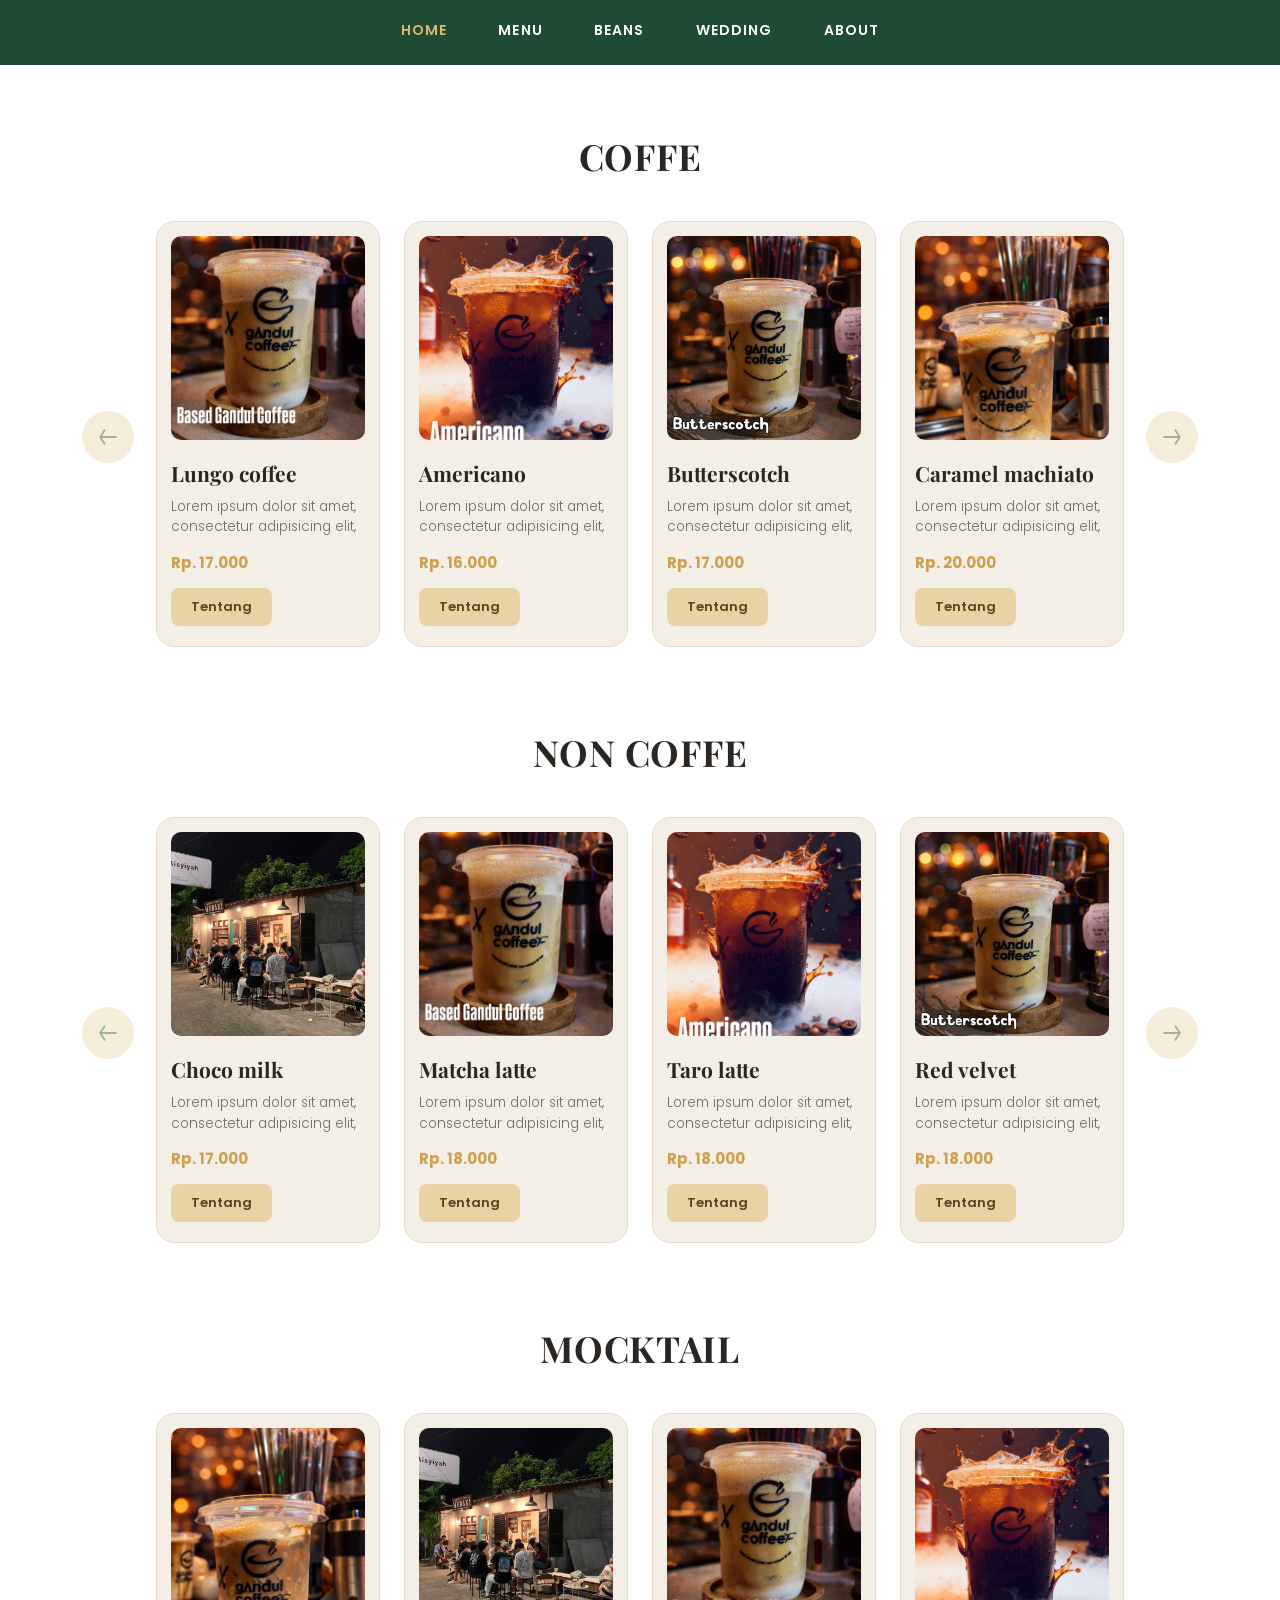
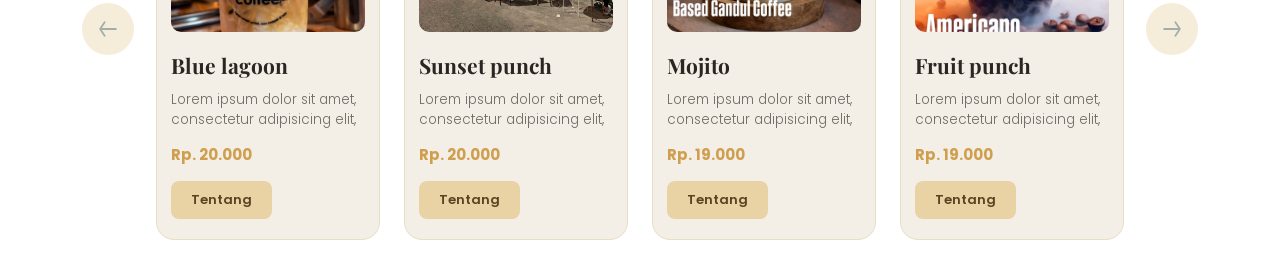
==== user/menu.html @ 2a61d003 "update" ====
<!DOCTYPE html>
<html lang="id">
<head>
<meta charset="UTF-8">
<meta name="viewport" content="width=device-width, initial-scale=1.0">
<title>Menu — Gandul Coffee</title>
<link rel="stylesheet" href="../css/landing_page.css">
<link rel="stylesheet" href="../css/menu.css">
</head>
<body class="menu-page">

<!-- ===================== TOP NAV ===================== -->
<header class="menu-topbar">
  <div class="container">
    <nav class="menu-nav" id="menuNav">
      <a href="landing_page.html#home" class="is-active">Home</a>
      <a href="menu.html">Menu</a>
      <a href="landing_page.html#beans">Beans</a>
      <a href="landing_page.html#wedding">Wedding</a>
      <a href="landing_page.html#about">About</a>
    </nav>
    <button class="menu-hamburger" id="menuHamburger" aria-label="Buka menu" aria-expanded="false">
      <span></span><span></span><span></span>
    </button>
  </div>
</header>

<main>

  <!-- ===================== COFFE ===================== -->
  <section class="menu-category" id="coffe">
    <div class="container">
      <h2 class="category-title">COFFE</h2>

      <div class="menu-row">
        <button class="row-arrow prev" aria-label="Sebelumnya" data-target="coffe-grid">
          <svg viewBox="0 0 16 14" fill="none"><path d="M15 7H1M5 1L1 7l4 6" stroke="currentColor" stroke-width="1.6" stroke-linecap="round" stroke-linejoin="round"/></svg>
        </button>

        <div class="menu-grid" id="coffe-grid">
          <article class="menu-card">
            <div class="menu-card-img"><img src="../img/based.jpeg" alt="Lungo coffee"></div>
            <div class="menu-card-body">
              <h3>Lungo coffee</h3>
              <p>Lorem ipsum dolor sit amet, consectetur adipisicing elit,</p>
              <div class="menu-price">Rp. 17.000</div>
              <button class="btn-tentang">Tentang</button>
            </div>
          </article>

          <article class="menu-card">
            <div class="menu-card-img"><img src="../img/americano.jpeg" alt="Americano"></div>
            <div class="menu-card-body">
              <h3>Americano</h3>
              <p>Lorem ipsum dolor sit amet, consectetur adipisicing elit,</p>
              <div class="menu-price">Rp. 16.000</div>
              <button class="btn-tentang">Tentang</button>
            </div>
          </article>

          <article class="menu-card">
            <div class="menu-card-img"><img src="../img/butterscotch.jpeg" alt="Butterscotch"></div>
            <div class="menu-card-body">
              <h3>Butterscotch</h3>
              <p>Lorem ipsum dolor sit amet, consectetur adipisicing elit,</p>
              <div class="menu-price">Rp. 17.000</div>
              <button class="btn-tentang">Tentang</button>
            </div>
          </article>

          <article class="menu-card">
            <div class="menu-card-img"><img src="../img/machiato.jpeg" alt="Caramel machiato"></div>
            <div class="menu-card-body">
              <h3>Caramel machiato</h3>
              <p>Lorem ipsum dolor sit amet, consectetur adipisicing elit,</p>
              <div class="menu-price">Rp. 20.000</div>
              <button class="btn-tentang">Tentang</button>
            </div>
          </article>
        </div>

        <button class="row-arrow next" aria-label="Selanjutnya" data-target="coffe-grid">
          <svg viewBox="0 0 16 14" fill="none"><path d="M1 7h14M11 1l4 6-4 6" stroke="currentColor" stroke-width="1.6" stroke-linecap="round" stroke-linejoin="round"/></svg>
        </button>
      </div>
    </div>
  </section>

  <!-- ===================== NON COFFE ===================== -->
  <section class="menu-category" id="non-coffe">
    <div class="container">
      <h2 class="category-title">NON COFFE</h2>

      <div class="menu-row">
        <button class="row-arrow prev" aria-label="Sebelumnya" data-target="non-coffe-grid">
          <svg viewBox="0 0 16 14" fill="none"><path d="M15 7H1M5 1L1 7l4 6" stroke="currentColor" stroke-width="1.6" stroke-linecap="round" stroke-linejoin="round"/></svg>
        </button>

        <div class="menu-grid" id="non-coffe-grid">
          <article class="menu-card">
            <div class="menu-card-img"><img src="../img/coffe.jpeg" alt="Choco milk"></div>
            <div class="menu-card-body">
              <h3>Choco milk</h3>
              <p>Lorem ipsum dolor sit amet, consectetur adipisicing elit,</p>
              <div class="menu-price">Rp. 17.000</div>
              <button class="btn-tentang">Tentang</button>
            </div>
          </article>

          <article class="menu-card">
            <div class="menu-card-img"><img src="../img/based.jpeg" alt="Matcha latte"></div>
            <div class="menu-card-body">
              <h3>Matcha latte</h3>
              <p>Lorem ipsum dolor sit amet, consectetur adipisicing elit,</p>
              <div class="menu-price">Rp. 18.000</div>
              <button class="btn-tentang">Tentang</button>
            </div>
          </article>

          <article class="menu-card">
            <div class="menu-card-img"><img src="../img/americano.jpeg" alt="Taro latte"></div>
            <div class="menu-card-body">
              <h3>Taro latte</h3>
              <p>Lorem ipsum dolor sit amet, consectetur adipisicing elit,</p>
              <div class="menu-price">Rp. 18.000</div>
              <button class="btn-tentang">Tentang</button>
            </div>
          </article>

          <article class="menu-card">
            <div class="menu-card-img"><img src="../img/butterscotch.jpeg" alt="Red velvet"></div>
            <div class="menu-card-body">
              <h3>Red velvet</h3>
              <p>Lorem ipsum dolor sit amet, consectetur adipisicing elit,</p>
              <div class="menu-price">Rp. 18.000</div>
              <button class="btn-tentang">Tentang</button>
            </div>
          </article>
        </div>

        <button class="row-arrow next" aria-label="Selanjutnya" data-target="non-coffe-grid">
          <svg viewBox="0 0 16 14" fill="none"><path d="M1 7h14M11 1l4 6-4 6" stroke="currentColor" stroke-width="1.6" stroke-linecap="round" stroke-linejoin="round"/></svg>
        </button>
      </div>
    </div>
  </section>

  <!-- ===================== MOCKTAIL ===================== -->
  <section class="menu-category" id="mocktail">
    <div class="container">
      <h2 class="category-title">MOCKTAIL</h2>

      <div class="menu-row">
        <button class="row-arrow prev" aria-label="Sebelumnya" data-target="mocktail-grid">
          <svg viewBox="0 0 16 14" fill="none"><path d="M15 7H1M5 1L1 7l4 6" stroke="currentColor" stroke-width="1.6" stroke-linecap="round" stroke-linejoin="round"/></svg>
        </button>

        <div class="menu-grid" id="mocktail-grid">
          <article class="menu-card">
            <div class="menu-card-img"><img src="../img/machiato.jpeg" alt="Blue lagoon"></div>
            <div class="menu-card-body">
              <h3>Blue lagoon</h3>
              <p>Lorem ipsum dolor sit amet, consectetur adipisicing elit,</p>
              <div class="menu-price">Rp. 20.000</div>
              <button class="btn-tentang">Tentang</button>
            </div>
          </article>

          <article class="menu-card">
            <div class="menu-card-img"><img src="../img/coffe.jpeg" alt="Sunset punch"></div>
            <div class="menu-card-body">
              <h3>Sunset punch</h3>
              <p>Lorem ipsum dolor sit amet, consectetur adipisicing elit,</p>
              <div class="menu-price">Rp. 20.000</div>
              <button class="btn-tentang">Tentang</button>
            </div>
          </article>

          <article class="menu-card">
            <div class="menu-card-img"><img src="../img/based.jpeg" alt="Mojito"></div>
            <div class="menu-card-body">
              <h3>Mojito</h3>
              <p>Lorem ipsum dolor sit amet, consectetur adipisicing elit,</p>
              <div class="menu-price">Rp. 19.000</div>
              <button class="btn-tentang">Tentang</button>
            </div>
          </article>

          <article class="menu-card">
            <div class="menu-card-img"><img src="../img/americano.jpeg" alt="Fruit punch"></div>
            <div class="menu-card-body">
              <h3>Fruit punch</h3>
              <p>Lorem ipsum dolor sit amet, consectetur adipisicing elit,</p>
              <div class="menu-price">Rp. 19.000</div>
              <button class="btn-tentang">Tentang</button>
            </div>
          </article>
        </div>

        <button class="row-arrow next" aria-label="Selanjutnya" data-target="mocktail-grid">
          <svg viewBox="0 0 16 14" fill="none"><path d="M1 7h14M11 1l4 6-4 6" stroke="currentColor" stroke-width="1.6" stroke-linecap="round" stroke-linejoin="round"/></svg>
        </button>
      </div>
    </div>
  </section>

</main>

<script src="../js/landing_page.js"></script>
<script src="../js/menu.js"></script>
</body>
</html>
---- css/landing_page.css ----
/* ===================================
   Gandul Coffee — Landing Page Styles
   Mobile-first base, enhanced for tablet & desktop
   =================================== */

@import url('https://fonts.googleapis.com/css2?family=Playfair+Display:wght@500;600;700;800&family=Poppins:wght@300;400;500;600;700&display=swap');

:root {
  --color-dark: #1a1410;
  --color-cream: #faf8f5;
  --color-text: #2b2622;
  --color-text-muted: #6f6a64;
  --color-accent: #e8a33d;
  --color-accent-dark: #c97f1e;
  --color-card-bg: #ffffff;
  --color-section-bg: #f3f1ee;
  --font-display: 'Playfair Display', serif;
  --font-body: 'Poppins', sans-serif;
  --max-width: 1180px;

  /* spacing scale — shrinks automatically on small screens via clamp() */
  --section-pad: clamp(56px, 9vw, 110px);
  --container-pad: clamp(20px, 5vw, 32px);
}

* {
  margin: 0;
  padding: 0;
  box-sizing: border-box;
}

html {
  scroll-behavior: smooth;
}

body {
  font-family: var(--font-body);
  color: var(--color-text);
  background: var(--color-cream);
  line-height: 1.5;
  -webkit-font-smoothing: antialiased;
  overflow-x: hidden;
}

img {
  max-width: 100%;
  display: block;
}

a {
  text-decoration: none;
  color: inherit;
}

ul {
  list-style: none;
}

button {
  font-family: inherit;
}

:focus-visible {
  outline: 2px solid var(--color-accent);
  outline-offset: 3px;
}

.container {
  max-width: var(--max-width);
  margin: 0 auto;
  padding: 0 var(--container-pad);
}

.eyebrow {
  font-size: 12px;
  letter-spacing: 0.24em;
  text-transform: uppercase;
  font-weight: 600;
  color: var(--color-accent);
}

.link-arrow {
  display: inline-flex;
  align-items: center;
  gap: 10px;
  font-size: 14px;
  font-weight: 600;
  color: var(--color-accent-dark);
}

.link-arrow svg {
  transition: transform 0.25s ease;
  flex-shrink: 0;
}

.link-arrow:hover svg {
  transform: translateX(5px);
}

/* ===================================
   Header / Navigation
   =================================== */

.site-header {
  position: fixed;
  top: 0;
  left: 0;
  right: 0;
  z-index: 100;
  padding: 18px 0;
  transition: background 0.3s ease, padding 0.3s ease, box-shadow 0.3s ease;
}

.site-header.is-scrolled {
  background: rgba(26, 20, 16, 0.92);
  backdrop-filter: blur(8px);
  padding: 12px 0;
  box-shadow: 0 6px 20px rgba(0, 0, 0, 0.15);
}

.nav-wrap {
  display: flex;
  align-items: center;
  justify-content: space-between;
}

.nav-logo {
  display: flex;
  align-items: center;
  gap: 8px;
  color: #fff;
  font-family: var(--font-display);
  font-weight: 700;
  font-size: 18px;
  letter-spacing: 0.02em;
  z-index: 110;
}

.nav-logo img {
  width: 28px;
  height: 28px;
  object-fit: contain;
}

.nav-toggle {
  display: none;
  width: 40px;
  height: 40px;
  border: none;
  background: transparent;
  cursor: pointer;
  position: relative;
  z-index: 110;
  flex-direction: column;
  align-items: center;
  justify-content: center;
  gap: 5px;
}

.nav-toggle span {
  width: 24px;
  height: 2px;
  background: #fff;
  border-radius: 2px;
  transition: transform 0.3s ease, opacity 0.3s ease;
}

.nav-toggle.is-active span:nth-child(1) {
  transform: translateY(7px) rotate(45deg);
}

.nav-toggle.is-active span:nth-child(2) {
  opacity: 0;
}

.nav-toggle.is-active span:nth-child(3) {
  transform: translateY(-7px) rotate(-45deg);
}

.main-nav ul {
  display: flex;
  gap: clamp(20px, 3vw, 48px);
}

.main-nav a {
  color: #fff;
  font-size: 14px;
  font-weight: 500;
  letter-spacing: 0.06em;
  text-transform: uppercase;
  position: relative;
  padding-bottom: 4px;
}

.main-nav a::after {
  content: '';
  position: absolute;
  left: 0;
  bottom: 0;
  width: 0;
  height: 1px;
  background: var(--color-accent);
  transition: width 0.25s ease;
}

.main-nav a:hover::after {
  width: 100%;
}

/* ===================================
   Hero / Auto-sliding background
   =================================== */

.hero {
  position: relative;
  height: 100vh;
  min-height: 540px;
  max-height: 880px;
  overflow: hidden;
  display: flex;
  align-items: center;
}

.hero-slides {
  position: absolute;
  inset: 0;
  z-index: 0;
}

.hero-slide {
  position: absolute;
  inset: 0;
  background-size: cover;
  background-position: center;
  opacity: 0;
}

/* Single-photo mode: a slow continuous Ken Burns drift keeps the hero
   feeling alive even with only one location photo available. Add a
   second .hero-slide (slide-2) + matching image and this rule set
   automatically turns into a real two-slide crossfade — see js/landing_page.js */
.hero-slide.is-only-slide {
  opacity: 1;
  animation: kenBurns 18s ease-in-out infinite alternate;
}

.hero-slide.slide-1.has-sibling {
  animation: heroFade 14s infinite;
  animation-delay: 0s;
}

.hero-slide.slide-2.has-sibling {
  animation: heroFade 14s infinite;
  animation-delay: 7s;
}

@keyframes heroFade {
  0%    { opacity: 0; transform: scale(1.06); }
  4%    { opacity: 1; transform: scale(1.06); }
  46%   { opacity: 1; transform: scale(1.12); }
  50%   { opacity: 0; transform: scale(1.12); }
  100%  { opacity: 0; transform: scale(1.06); }
}

@keyframes kenBurns {
  0%   { transform: scale(1.04) translate(0, 0); }
  100% { transform: scale(1.14) translate(-1.5%, -1%); }
}

.hero::before {
  content: '';
  position: absolute;
  inset: 0;
  background: linear-gradient(
    180deg,
    rgba(10, 8, 6, 0.8) 0%,
    rgba(10, 8, 6, 0.38) 32%,
    rgba(10, 8, 6, 0.5) 70%,
    rgba(10, 8, 6, 0.85) 100%
  );
  z-index: 1;
}

.hero-dots {
  position: absolute;
  bottom: 22px;
  left: 50%;
  transform: translateX(-50%);
  display: flex;
  gap: 10px;
  z-index: 3;
}

.hero-dots span {
  width: 7px;
  height: 7px;
  border-radius: 50%;
  background: rgba(255, 255, 255, 0.4);
}

.hero-dots.has-sibling span {
  animation: dotPulse 14s infinite;
}

.hero-dots span:nth-child(1) { animation-delay: 0s; }
.hero-dots span:nth-child(2) { animation-delay: 7s; }

@keyframes dotPulse {
  0%   { background: var(--color-accent); width: 22px; border-radius: 4px; }
  46%  { background: var(--color-accent); width: 22px; border-radius: 4px; }
  50%  { background: rgba(255,255,255,0.4); width: 7px; border-radius: 50%; }
  96%  { background: rgba(255,255,255,0.4); width: 7px; border-radius: 50%; }
  100% { background: rgba(255,255,255,0.4); width: 7px; border-radius: 50%; }
}

.hero-content {
  position: relative;
  z-index: 2;
  width: 100%;
}

.hero-grid {
  display: grid;
  grid-template-columns: 1.4fr 1fr;
  align-items: center;
  gap: 24px;
}

.hero-text {
  max-width: 480px;
}

.hero-text .eyebrow {
  color: #f1e3c8;
  display: block;
  margin-bottom: 16px;
}

.hero-title {
  font-family: var(--font-display);
  font-weight: 700;
  font-size: clamp(34px, 6vw, 56px);
  line-height: 1.12;
  color: #fff;
  margin-bottom: 20px;
}

.hero-desc {
  color: rgba(255, 255, 255, 0.85);
  font-size: 15px;
  font-weight: 300;
  max-width: 360px;
  margin-bottom: 30px;
}

.btn-pill {
  display: inline-block;
  background: #fff;
  color: var(--color-dark);
  padding: 15px 30px;
  border-radius: 40px;
  font-size: 14px;
  font-weight: 600;
  letter-spacing: 0.02em;
  border: none;
  cursor: pointer;
  min-height: 48px;
  transition: background 0.25s ease, color 0.25s ease, transform 0.25s ease;
}

.btn-pill:hover {
  background: var(--color-accent);
  color: #fff;
  transform: translateY(-2px);
}

/* Emblem — kept deliberately small and quiet so it reads as a mark,
   not a second logo competing with the wordmark */
.hero-emblem {
  display: flex;
  justify-content: center;
  width: 320px;
  height: 320px;
  justify-self: end;
}

.hero-emblem img {
  width: 100%;
  height: 100%;
  object-fit: contain;
  filter: drop-shadow(0 6px 16px rgba(0, 0, 0, 0.35));
}

/* ===================================
   Why Choosing Us
   =================================== */

.why-section {
  padding: var(--section-pad) 0;
  background: var(--color-cream);
}

.why-grid {
  display: grid;
  grid-template-columns: 0.85fr 1fr 1fr 1fr;
  gap: 40px;
  align-items: start;
}

.why-heading h2 {
  font-family: var(--font-body);
  font-size: clamp(28px, 4vw, 38px);
  font-weight: 600;
  line-height: 1.25;
  color: var(--color-text);
}

.why-item h3 {
  font-size: 18px;
  font-weight: 600;
  margin-bottom: 12px;
}

.why-item p {
  font-size: 14px;
  color: var(--color-text-muted);
  font-weight: 300;
  margin-bottom: 18px;
}

/* ===================================
   Best Selling Product
   =================================== */

.products-section {
  background: var(--color-section-bg);
  padding: var(--section-pad) 0 calc(var(--section-pad) * 0.8);
}

.section-title {
  text-align: center;
  font-family: var(--font-body);
  font-size: clamp(26px, 4vw, 36px);
  font-weight: 600;
  margin-bottom: 30px;
}

.tab-pills {
  display: flex;
  justify-content: flex-start;
  gap: 6px;
  background: #fff;
  width: fit-content;
  max-width: 100%;
  margin: 0 auto 40px;
  padding: 6px;
  border-radius: 40px;
  box-shadow: 0 8px 24px rgba(0, 0, 0, 0.04);
  overflow-x: auto;
  -ms-overflow-style: none;
  scrollbar-width: none;
}

.tab-pills::-webkit-scrollbar {
  display: none;
}

.tab-pills button {
  border: none;
  background: transparent;
  padding: 11px 22px;
  border-radius: 40px;
  font-family: var(--font-body);
  font-size: 13px;
  font-weight: 500;
  color: var(--color-text-muted);
  cursor: pointer;
  white-space: nowrap;
  transition: background 0.25s ease, color 0.25s ease;
}

.tab-pills button.active {
  background: var(--color-cream);
  color: var(--color-text);
  box-shadow: 0 4px 10px rgba(0, 0, 0, 0.06);
}

.products-row {
  position: relative;
  display: flex;
  align-items: center;
  gap: 14px;
}

.product-grid {
  flex: 1;
  display: grid;
  grid-auto-flow: column;
  grid-auto-columns: minmax(220px, 1fr);
  gap: 20px;
  overflow-x: auto;
  scroll-snap-type: x mandatory;
  scroll-behavior: smooth;
  padding-bottom: 4px;
  -ms-overflow-style: none;
  scrollbar-width: none;
}

.product-grid::-webkit-scrollbar {
  display: none;
}

.product-card {
  scroll-snap-align: start;
  background: var(--color-card-bg);
  border-radius: 14px;
  overflow: hidden;
  box-shadow: 0 10px 30px rgba(20, 15, 10, 0.05);
  transition: transform 0.3s ease, box-shadow 0.3s ease;
}

.product-card:hover {
  transform: translateY(-6px);
  box-shadow: 0 18px 36px rgba(20, 15, 10, 0.1);
}

.product-img {
  height: 210px;
  display: flex;
  align-items: center;
  justify-content: center;
  background: #f6f4f1;
  overflow: hidden;
}

.product-img img {
  width: 100%;
  height: 100%;
  object-fit: cover;
}

.product-info {
  padding: 18px 20px 24px;
}

.product-cat {
  font-size: 12px;
  color: var(--color-text-muted);
  text-transform: uppercase;
  letter-spacing: 0.06em;
  margin-bottom: 6px;
}

.product-name {
  font-size: 16px;
  font-weight: 600;
  margin-bottom: 8px;
}

.product-stars {
  color: var(--color-accent);
  font-size: 13px;
  margin-bottom: 14px;
  letter-spacing: 2px;
}

.product-price {
  font-size: 18px;
  font-weight: 700;
}

.product-price span {
  font-size: 13px;
  font-weight: 500;
  color: var(--color-text-muted);
  margin-right: 2px;
}

.slider-arrow {
  flex-shrink: 0;
  width: 44px;
  height: 44px;
  border-radius: 50%;
  background: #fff;
  border: none;
  display: flex;
  align-items: center;
  justify-content: center;
  cursor: pointer;
  box-shadow: 0 8px 20px rgba(0, 0, 0, 0.07);
  transition: background 0.25s ease, color 0.25s ease, opacity 0.25s ease;
  color: var(--color-text);
}

.slider-arrow:hover {
  background: var(--color-accent);
  color: #fff;
}

.slider-arrow:disabled {
  opacity: 0.35;
  cursor: default;
  background: #fff;
  color: var(--color-text);
}

.view-all-wrap {
  text-align: center;
  margin-top: 44px;
}

.view-all-wrap .link-arrow {
  justify-content: center;
}

/* ===================================
   Beans / Materials section
   =================================== */

.beans-section {
  background: var(--color-section-bg);
  padding: 0 0 var(--section-pad);
}

.beans-grid {
  display: grid;
  grid-template-columns: 0.9fr 0.55fr 1fr;
  gap: 22px;
  align-items: center;
}

.beans-text .eyebrow {
  margin-bottom: 16px;
  display: block;
}

.beans-text h2 {
  font-family: var(--font-body);
  font-size: clamp(24px, 3.6vw, 34px);
  font-weight: 600;
  line-height: 1.3;
  margin-bottom: 20px;
}

.beans-text p {
  font-size: 14px;
  color: var(--color-text-muted);
  font-weight: 300;
  max-width: 360px;
  margin-bottom: 24px;
}

.beans-stack {
  display: flex;
  flex-direction: column;
  gap: 18px;
}

.beans-stack img,
.beans-feature img {
  border-radius: 10px;
  box-shadow: 0 20px 40px rgba(20, 15, 10, 0.12);
}

.beans-stack img {
  height: 220px;
  width: 100%;
  object-fit: cover;
}

.beans-feature img {
  height: 458px;
  width: 100%;
  object-fit: cover;
}

/* ===================================
   Footer
   =================================== */

.site-footer {
  background: #fff;
  padding: var(--section-pad) 0 0;
}

.footer-grid {
  display: grid;
  grid-template-columns: 1.4fr 1fr 1fr 1fr;
  gap: 40px;
  padding-bottom: 60px;
}

.footer-brand h3 {
  font-family: var(--font-display);
  font-size: 22px;
  font-weight: 700;
  margin-bottom: 16px;
}

.footer-brand p {
  font-size: 14px;
  color: var(--color-text-muted);
  font-weight: 300;
  max-width: 280px;
}

.footer-col h4 {
  font-size: 14px;
  font-weight: 600;
  color: var(--color-accent-dark);
  margin-bottom: 18px;
}

.footer-col ul li {
  margin-bottom: 13px;
  font-size: 14px;
  color: var(--color-text-muted);
}

.footer-col.social ul li {
  display: flex;
  align-items: center;
  gap: 10px;
}

.footer-col.social svg {
  width: 16px;
  height: 16px;
  fill: var(--color-dark);
  flex-shrink: 0;
}

.footer-bottom {
  border-top: 1px solid #ece9e4;
  padding: 22px 0;
  display: flex;
  align-items: center;
  justify-content: space-between;
  font-size: 13px;
  color: var(--color-text-muted);
  gap: 14px;
  flex-wrap: wrap;
}

.footer-bottom-links {
  display: flex;
  gap: 26px;
}

/* ===================================
   Responsive — Tablet (≤1024px)
   =================================== */

@media (max-width: 1024px) {
  .why-grid { grid-template-columns: 1fr 1fr; gap: 32px 28px; }
  .beans-grid { grid-template-columns: 1fr 1fr; }
  .beans-feature { grid-column: 1 / -1; }
  .beans-feature img { height: 320px; }
  .footer-grid { grid-template-columns: 1fr 1fr; gap: 36px 24px; }
  .product-grid { grid-auto-columns: minmax(200px, 46%); }
}

/* ===================================
   Responsive — Nav switches to hamburger (≤860px)
   =================================== */

@media (max-width: 860px) {
  .nav-toggle {
    display: flex;
  }

  .main-nav {
    position: fixed;
    top: 0;
    right: 0;
    height: 100vh;
    width: min(78vw, 320px);
    background: rgba(20, 15, 11, 0.98);
    backdrop-filter: blur(10px);
    transform: translateX(100%);
    transition: transform 0.35s ease;
    display: flex;
    align-items: center;
    justify-content: center;
    z-index: 105;
  }

  .main-nav.is-open {
    transform: translateX(0);
  }

  .main-nav ul {
    flex-direction: column;
    align-items: flex-start;
    gap: 28px;
    padding: 0 44px;
  }

  .main-nav a {
    font-size: 16px;
  }

  .nav-backdrop {
    position: fixed;
    inset: 0;
    background: rgba(0, 0, 0, 0.45);
    opacity: 0;
    pointer-events: none;
    transition: opacity 0.3s ease;
    z-index: 104;
  }

  .nav-backdrop.is-open {
    opacity: 1;
    pointer-events: auto;
  }
}

/* ===================================
   Responsive — Mobile (≤720px)
   =================================== */

@media (max-width: 720px) {
  .hero { min-height: 580px; }

  .hero-grid {
    grid-template-columns: 1fr;
    justify-items: center;
    text-align: center;
    gap: 22px;
  }

  .hero-text {
    max-width: 440px;
  }

  .hero-desc { margin-left: auto; margin-right: auto; }

  .hero-emblem {
    width: 56px;
    height: 56px;
    justify-self: center;
    order: -1;
  }

  .why-grid { grid-template-columns: 1fr; gap: 36px; }
  .why-heading { margin-bottom: 4px; }

  .tab-pills { width: 100%; justify-content: flex-start; }

  .product-grid { grid-auto-columns: minmax(72%, 1fr); }

  .beans-grid { grid-template-columns: 1fr; }
  .beans-stack { flex-direction: row; }
  .beans-stack img { height: 160px; }
  .beans-feature img { height: 260px; }
  .beans-text p { max-width: none; }

  .footer-grid { grid-template-columns: 1fr; gap: 36px; padding-bottom: 40px; }
  .footer-bottom { flex-direction: column; text-align: center; }
  .footer-bottom-links { gap: 22px; }
}

/* ===================================
   Responsive — Small phones (≤420px)
   =================================== */

@media (max-width: 420px) {
  .beans-stack { flex-direction: column; }
  .beans-stack img { height: 180px; }
  .slider-arrow { width: 38px; height: 38px; }
}

/* ===================================
   Reduced motion
   =================================== */

@media (prefers-reduced-motion: reduce) {
  .hero-slide,
  .hero-dots span,
  .main-nav,
  .product-card,
  .btn-pill {
    animation: none !important;
    transition: none !important;
  }
}
---- css/menu.css ----
/* ===================================
   Gandul Coffee — Menu Page Styles
   Extends landing_page.css design tokens
   =================================== */

:root {
  --menu-green: #1f4a34;
  --menu-green-dark: #163a29;
  --menu-cream-card: #f4efe6;
  --menu-tan: #e9d2a4;
  --menu-tan-dark: #d8b878;
  --menu-gold: #cf9f4f;
  --menu-border: #e7ddc9;
}

body.menu-page {
  background: #ffffff;
}

/* ---------- Header / Nav ---------- */

.menu-topbar {
  background: var(--menu-green);
  padding: 20px 0;
}

.menu-topbar .container {
  display: flex;
  align-items: center;
  justify-content: center;
}

.menu-nav {
  display: flex;
  align-items: center;
  gap: clamp(24px, 4vw, 56px);
  flex-wrap: wrap;
  justify-content: center;
}

.menu-nav a {
  color: #ffffff;
  font-size: 14px;
  font-weight: 600;
  letter-spacing: 0.08em;
  text-transform: uppercase;
  position: relative;
  padding-bottom: 4px;
}

.menu-nav a.is-active,
.menu-nav a:hover {
  color: var(--menu-tan-dark);
}

.menu-hamburger {
  display: none;
  width: 40px;
  height: 40px;
  border: none;
  background: transparent;
  cursor: pointer;
  flex-direction: column;
  align-items: center;
  justify-content: center;
  gap: 5px;
}

.menu-hamburger span {
  width: 22px;
  height: 2px;
  background: #fff;
  border-radius: 2px;
}

/* ---------- Category sections ---------- */

.menu-category {
  padding: 56px 0 12px;
}

.menu-category:first-of-type {
  padding-top: 64px;
}

.category-title {
  text-align: center;
  font-family: var(--font-display);
  font-weight: 700;
  font-size: clamp(26px, 3.4vw, 36px);
  letter-spacing: 0.02em;
  color: var(--color-text);
  margin-bottom: 34px;
}

.menu-row {
  position: relative;
  display: flex;
  align-items: center;
  gap: 18px;
}

.row-arrow {
  flex-shrink: 0;
  width: 52px;
  height: 52px;
  border-radius: 50%;
  border: none;
  background: var(--menu-tan);
  color: var(--menu-green-dark);
  display: flex;
  align-items: center;
  justify-content: center;
  cursor: pointer;
  transition: background 0.25s ease, transform 0.25s ease, opacity 0.25s ease;
}

.row-arrow:hover:not(:disabled) {
  background: var(--menu-tan-dark);
  transform: translateY(-2px);
}

.row-arrow:disabled {
  opacity: 0.4;
  cursor: default;
}

.row-arrow svg {
  width: 18px;
  height: 18px;
}

.menu-grid {
  flex: 1;
  display: grid;
  grid-auto-flow: column;
  grid-auto-columns: minmax(0, 1fr);
  gap: 24px;
  overflow-x: auto;
  scroll-snap-type: x mandatory;
  scroll-behavior: smooth;
  padding: 4px 4px 10px;
  -ms-overflow-style: none;
  scrollbar-width: none;
}

.menu-grid::-webkit-scrollbar {
  display: none;
}

/* ---------- Menu card ---------- */

.menu-card {
  scroll-snap-align: start;
  background: var(--menu-cream-card);
  border: 1px solid var(--menu-border);
  border-radius: 18px;
  padding: 14px 14px 20px;
  display: flex;
  flex-direction: column;
  transition: transform 0.3s ease, box-shadow 0.3s ease;
}

.menu-card:hover {
  transform: translateY(-6px);
  box-shadow: 0 18px 34px rgba(20, 15, 10, 0.1);
}

.menu-card-img {
  border-radius: 10px;
  overflow: hidden;
  aspect-ratio: 1 / 1.05;
  background: #12100e;
}

.menu-card-img img {
  width: 100%;
  height: 100%;
  object-fit: cover;
}

.menu-card-body {
  padding-top: 18px;
}

.menu-card-body h3 {
  font-family: var(--font-display);
  font-weight: 700;
  font-size: 21px;
  color: var(--color-text);
  margin-bottom: 8px;
}

.menu-card-body p {
  font-size: 13.5px;
  line-height: 1.5;
  color: var(--color-text-muted);
  font-weight: 300;
  margin-bottom: 14px;
}

.menu-price {
  font-size: 15px;
  font-weight: 700;
  color: var(--menu-gold);
  margin-bottom: 14px;
}

.btn-tentang {
  align-self: flex-start;
  background: var(--menu-tan);
  color: #5a4322;
  border: none;
  padding: 9px 20px;
  border-radius: 8px;
  font-size: 13px;
  font-weight: 600;
  cursor: pointer;
  transition: background 0.25s ease;
}

.btn-tentang:hover {
  background: var(--menu-tan-dark);
}

/* ---------- Responsive ---------- */

@media (max-width: 1024px) {
  .menu-grid { grid-auto-columns: minmax(70%, 46%); }
}

@media (max-width: 860px) {
  .menu-nav { display: none; }

  .menu-hamburger { display: flex; }

  .menu-topbar .container { justify-content: space-between; }

  .menu-nav.is-open {
    display: flex;
    position: fixed;
    inset: 0;
    top: 0;
    background: rgba(15, 30, 22, 0.98);
    flex-direction: column;
    justify-content: center;
    z-index: 200;
  }
}

@media (max-width: 720px) {
  .menu-grid { grid-auto-columns: minmax(78%, 1fr); }
  .row-arrow { width: 42px; height: 42px; }
  .menu-category { padding: 40px 0 4px; }
  .category-title { margin-bottom: 24px; }
}
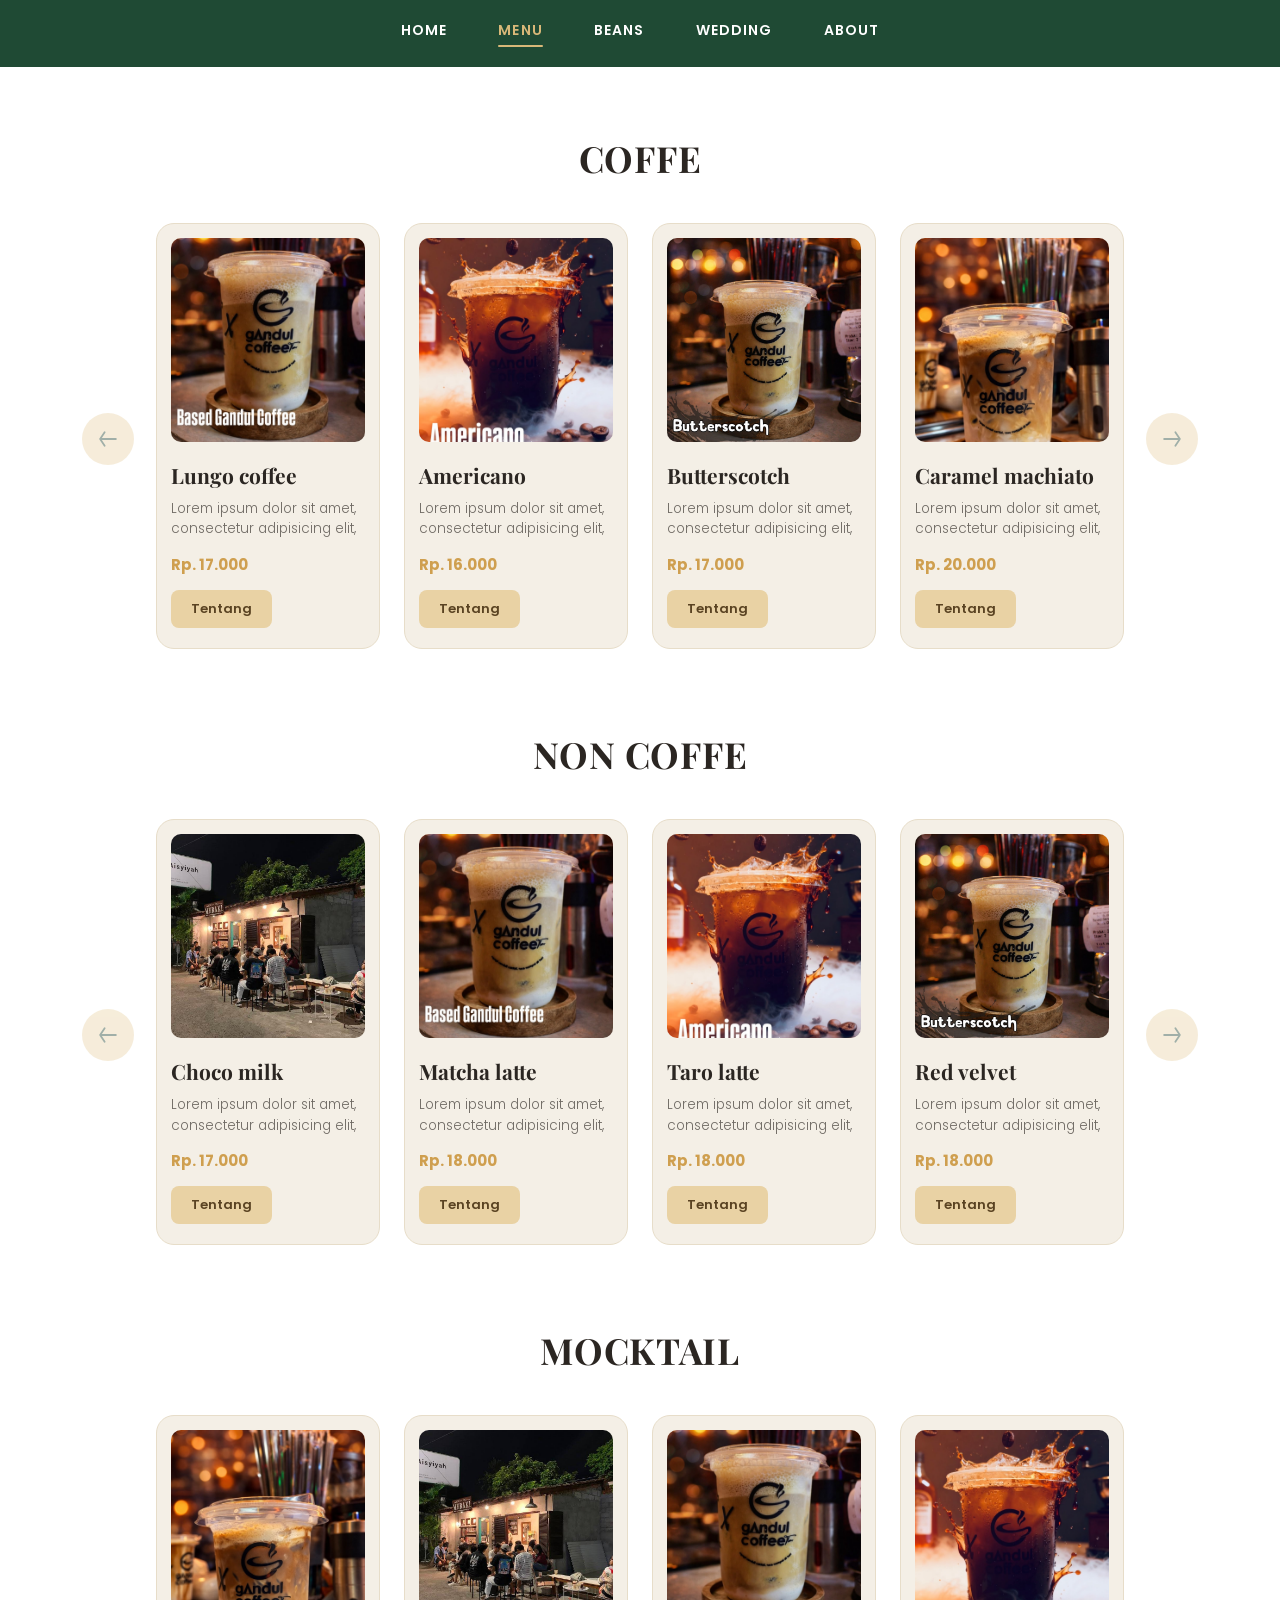
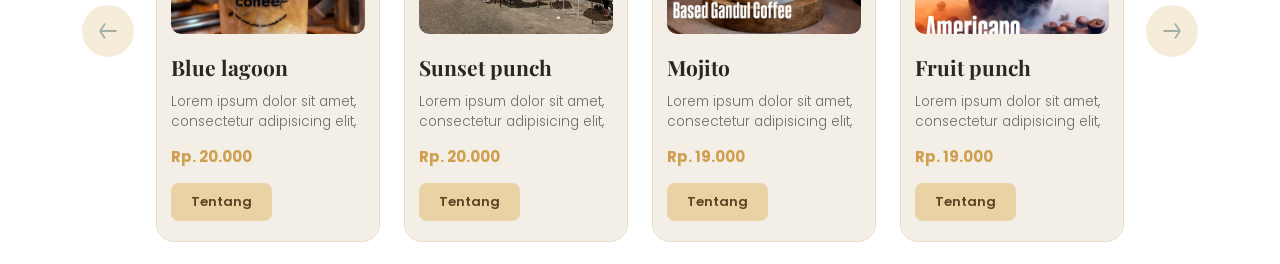
==== commit 3b1bd28c: "update wedding" ====
--- a/user/menu.html
+++ b/user/menu.html
@@ -12,12 +12,12 @@
 <!-- ===================== TOP NAV ===================== -->
 <header class="menu-topbar">
   <div class="container">
-    <nav class="menu-nav" id="menuNav">
-      <a href="landing_page.html#home" class="is-active">Home</a>
-      <a href="menu.html">Menu</a>
-      <a href="landing_page.html#beans">Beans</a>
-      <a href="landing_page.html#wedding">Wedding</a>
-      <a href="landing_page.html#about">About</a>
+   <nav class="menu-nav" id="menuNav">
+        <a href="landing_page.html#home" data-page="home">Home</a>
+        <a href="menu.html" data-page="menu">Menu</a>
+        <a href="landing_page.html#beans" data-page="beans">Beans</a>
+        <a href="wedding.html" data-page="wedding">Wedding</a>
+        <a href="landing_page.html#about" data-page="about">About</a>
     </nav>
     <button class="menu-hamburger" id="menuHamburger" aria-label="Buka menu" aria-expanded="false">
       <span></span><span></span><span></span>
--- a/css/menu.css
+++ b/css/menu.css
@@ -45,12 +45,33 @@
   letter-spacing: 0.08em;
   text-transform: uppercase;
   position: relative;
-  padding-bottom: 4px;
-}
-
-.menu-nav a.is-active,
+  padding-bottom: 6px;
+  transition: color 0.25s ease;
+}
+
+.menu-nav a::after {
+  content: '';
+  position: absolute;
+  left: 0;
+  bottom: 0;
+  width: 0;
+  height: 2px;
+  border-radius: 2px;
+  background: var(--menu-tan-dark);
+  transition: width 0.25s ease;
+}
+
 .menu-nav a:hover {
   color: var(--menu-tan-dark);
+}
+
+.menu-nav a.is-active {
+  color: var(--menu-tan-dark);
+}
+
+.menu-nav a.is-active::after,
+.menu-nav a:hover::after {
+  width: 100%;
 }
 
 .menu-hamburger {
